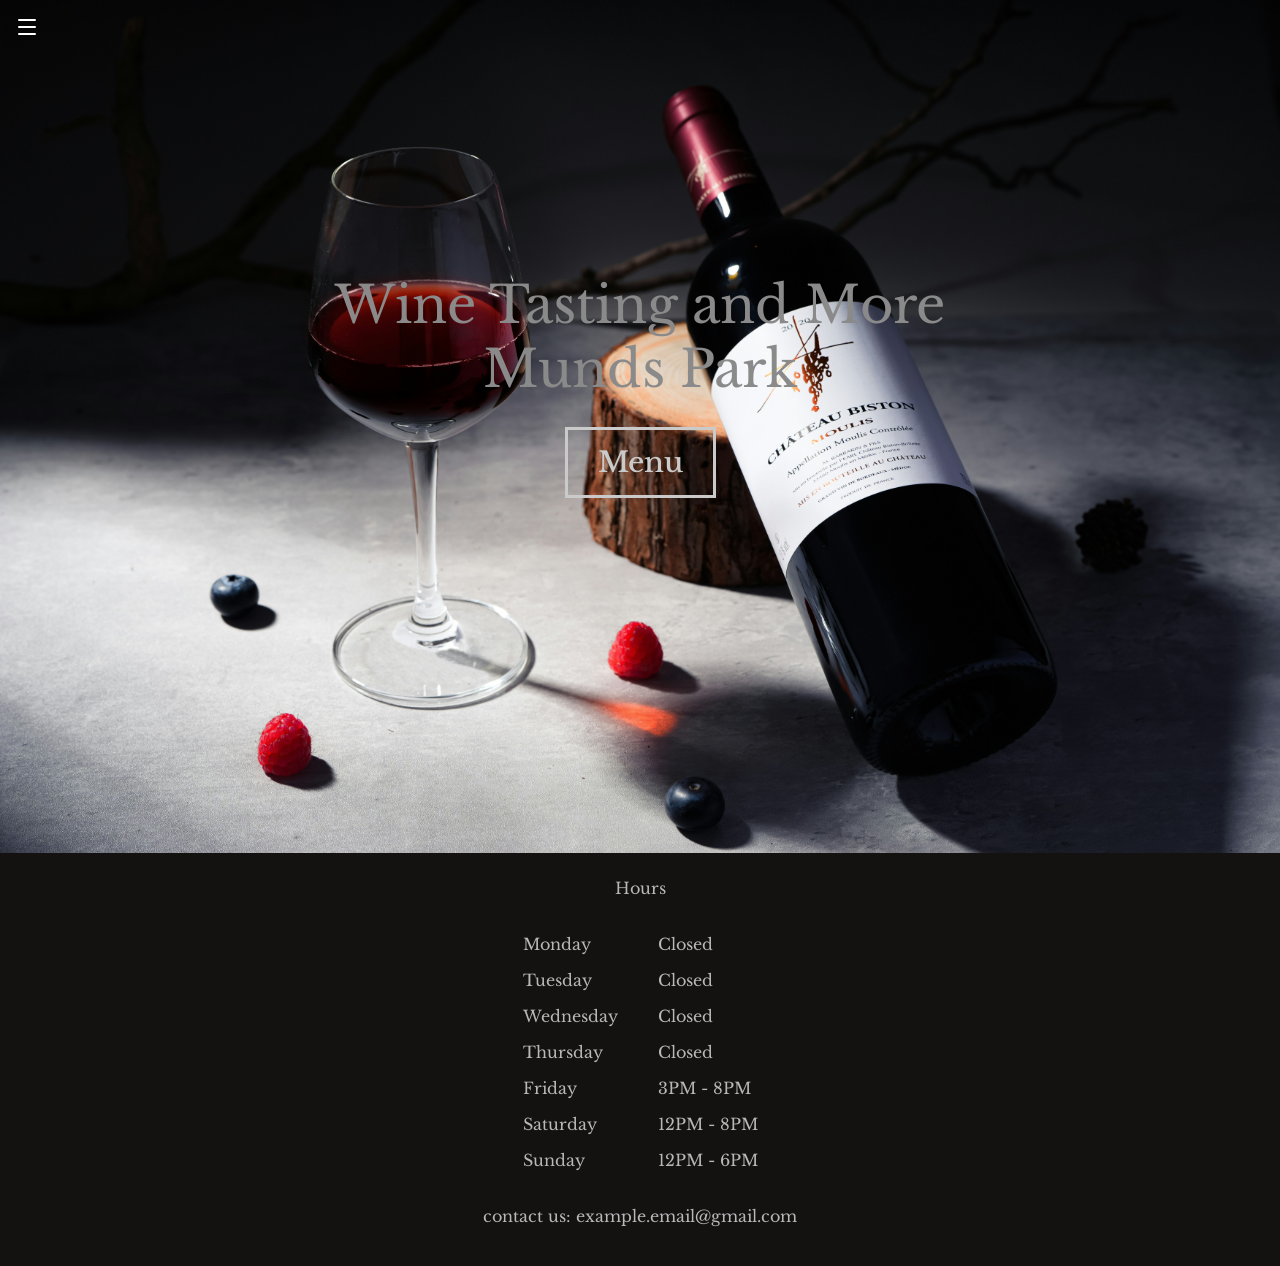
==== index.html @ 74a667ab "Update index.html" ====
<!DOCTYPE html>
  <html>
    <head>
      <title>Munds Park Wine Tasting and More</title>

      <meta name="viewport" content="width=device-width, initial-scale=1">
      <!-- Font -->
      <link rel="preconnect" href="https://fonts.googleapis.com">
      <link rel="preconnect" href="https://fonts.gstatic.com" crossorigin>
      <link href="https://fonts.googleapis.com/css2?family=Libre+Baskerville:ital,wght@0,400..700;1,400..700&display=swap" rel="stylesheet">
      
      <link rel="stylesheet" href="styles/general.css">
      <link rel="stylesheet" href="styles/header.css">
      <link rel="stylesheet" href="styles/index.css">

    </head>
    <body>
      <div class="page-container">

        <div class="index-container">
          <div class="hamburger-header js-hamburger-header">
            <img class="hamburger-icon js-hamburger-icon" src="images/menu-w.svg">

            <div class="hamburger-menu-buttons-list js-hamburger-menu-buttons-list">
              <a class="hamburger-menu-button" href="menu.html">Menu</a>
              <a class="hamburger-menu-button" href="about.html">About Us</a>
              <a class="hamburger-menu-button" href="newletter.html">News Letter</a>
            </div>
          </div>


          <img class="page-image" src="images/t-ed-hOgog7l-iuY-unsplash.jpg">
          <div class="title-text">
            Wine Tasting and More Munds Park
            <a class="menu-button" href="menu.html">Menu</a>
          </div>
          
        </div>
        <div class="footer">
          <div class="hours">
            Hours
            <div class="hours-container">

              <div class="l-hblock">
                <p>Monday</p>
                <p>Tuesday</p>
                <p>Wednesday</p>
                <p>Thursday</p>
                <p>Friday</p>
                <p>Saturday</p>
                <p>Sunday</p>
              </div>
              <div class="l-hblock">
                <p>Closed</p>
                <p>Closed</p>
                <p>Closed</p>
                <p>Closed</p>
                <p>3PM - 8PM</p>
                <p>12PM - 8PM</p>
                <p>12PM - 6PM</p>
              </div>

            </div>
    
          </div>
          contact us: example.email@gmail.com
        </div>
      </div>

    <script src="scripts/header.js"></script>
    </body>
  </html>
---- styles/general.css ----
body{
    background-color: rgb(20, 17, 17);
    padding: 0px;
    margin: 0px;
    margin-bottom: 40px;
}
---- styles/header.css ----
.hamburger-icon{
    padding: 15px;
    width:25px;
    transition: transform .5s;
    
}
.hamburger-header{
    position: fixed;
    z-index: 1000;
    display: flex;
    top: 0;
    width: 100%;
    transition: background-color .5s;
    margin-bottom:45vw;
}
.hamburger-menu-buttons-list{
    margin-right: 50px;
    margin-left: 20px;
    display: flex;
    width: 100%;
    align-items: center;
    justify-content: space-around;
    
    font-family: "Libre Baskerville", Arial, Helvetica, sans-serif;
    visibility: hidden;
    opacity: 0;
    transition: opacity .8s, visibility 0s linear .8s;
}
.hamburger-menu-buttons-list.active{
    opacity: 1;
    visibility: visible;
    transition: 
        opacity .5s,
        visibility 0s; 
}
.hamburger-menu-button{
    color: rgb(252, 252, 252);
    transition: font-weight .3s;
    text-decoration: none;
}
.hamburger-menu-button:hover{
    cursor: pointer;
    font-weight: bold;
}
---- styles/index.css ----
.page-container{
    width:100vw;
}
.index-container{
    position: relative;
    width:100%;
}
.page-image{
    display: block;
    width: 100%;
    height:auto;
}

.title-text{
    display: flex;
    position: absolute;
    align-items: center;
    flex-direction: column;
    top: 32%;
    left:50%;
    transform: translateX(-50%);
    text-align: center;
    color:rgb(138, 138, 138);
    font-family: "Libre Baskerville", Arial, Helvetica, sans-serif;
    font-size: 4vw;
}


.menu-button{
    display: block;
    color:rgb(202, 202, 202);;
    font-family: "Libre Baskerville", Arial, Helvetica, sans-serif;
    font-size: clamp(1rem, 2.2vw, 3rem);
    font-weight:500;
    margin-top:2vw;
    padding: 15px 30px;
    background-color: transparent;
    border-style: solid;
    border-width: 3px;
    border-color:rgb(202, 202, 202);
    transition: background-color 0.3s, font-weight 0.3s;
    text-decoration: none;
}
.menu-button:hover{
    background-color: rgba(255, 244, 229, .2);
    font-weight:bold;
    cursor: pointer;
}


.footer{
    display: flex;
    flex-direction: column;
    margin-top: 25px;
    margin-bottom: 25px;
    align-items: center;
    justify-content: center;
    width:100%;
    color:rgb(184, 184, 184);
  
    font-family: "Libre Baskerville", Arial, Helvetica, sans-serif;
}
.hours{
    display: flex;
    align-items: center;

    flex-direction: column;
}
.hours-container{
    display: flex;
}
.l-hblock{
    margin: 20px;
    display: inline-block;
    flex-direction: column;
}
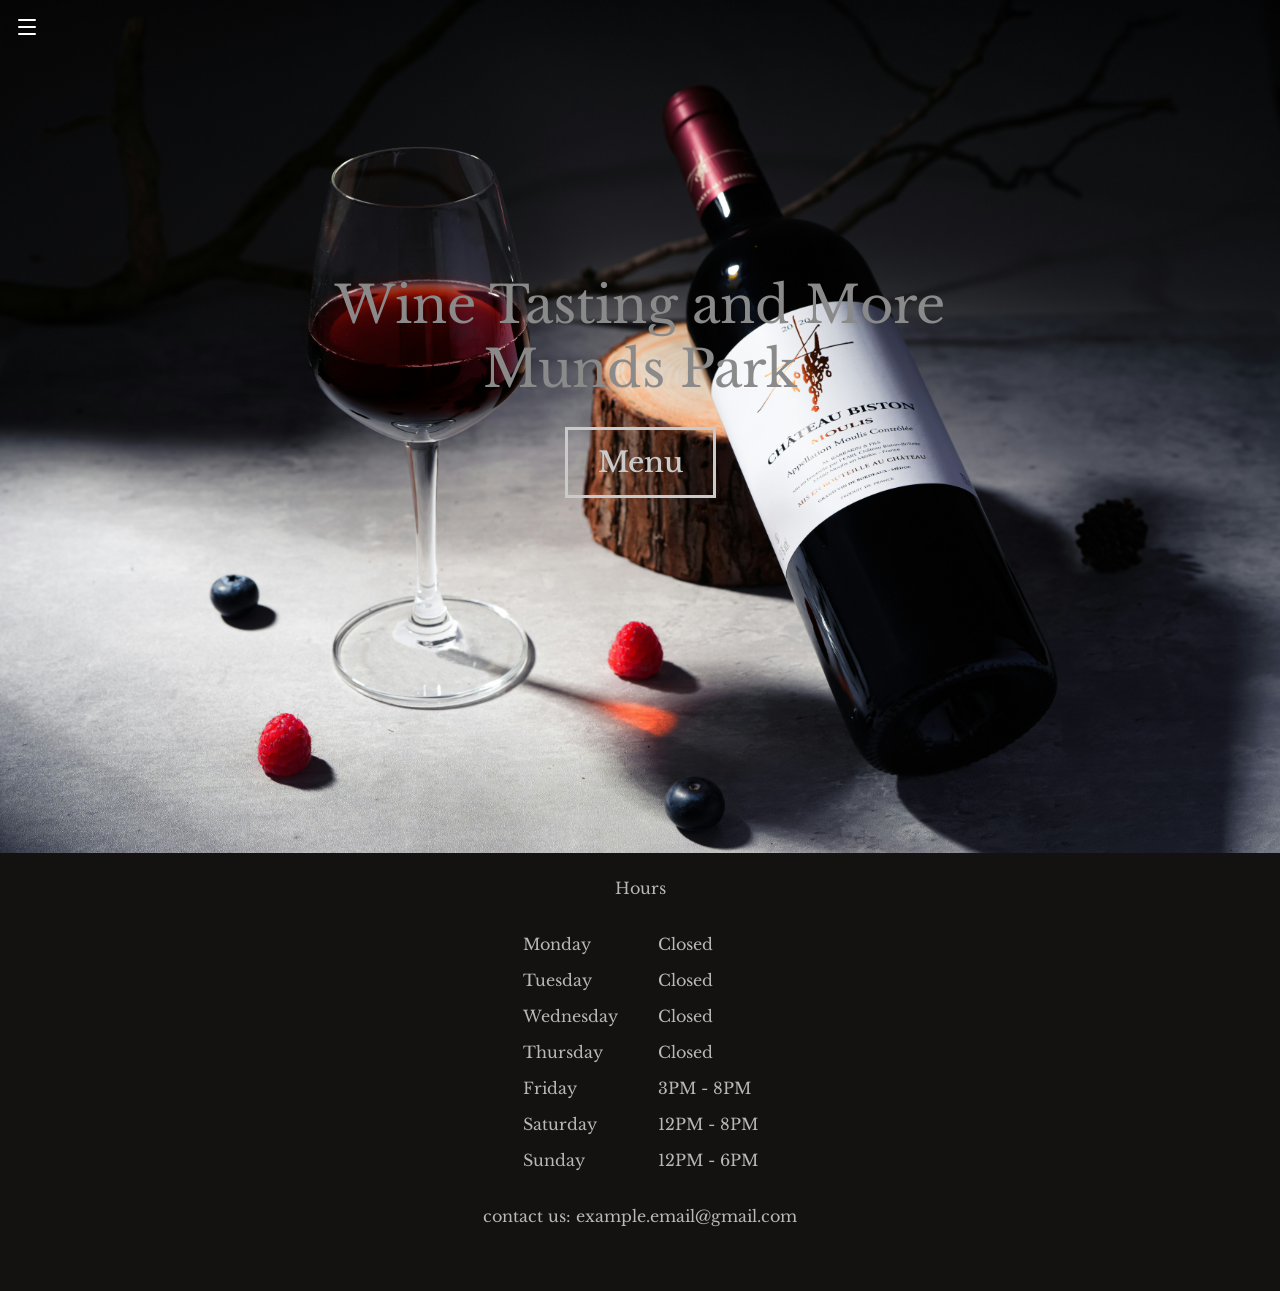
==== commit eabb8918: "added about us with image carosel" ====
--- a/index.html
+++ b/index.html
@@ -2,6 +2,7 @@
   <html>
     <head>
       <title>Munds Park Wine Tasting and More</title>
+      <link rel="icon" type="image/x-icon" href="images/wine.svg">
 
       <meta name="viewport" content="width=device-width, initial-scale=1">
       <!-- Font -->
--- a/styles/general.css
+++ b/styles/general.css
@@ -4,3 +4,11 @@
     margin: 0px;
     margin-bottom: 40px;
 }
+.page-container{
+    padding-top: 80px;
+    display: flex;
+    flex-direction: column;
+    align-items: center;
+    width:100vw;
+}
+
--- a/styles/index.css
+++ b/styles/index.css
@@ -1,6 +1,6 @@
 
 .page-container{
-    width:100vw;
+    padding-top:0px;
 }
 .index-container{
     position: relative;
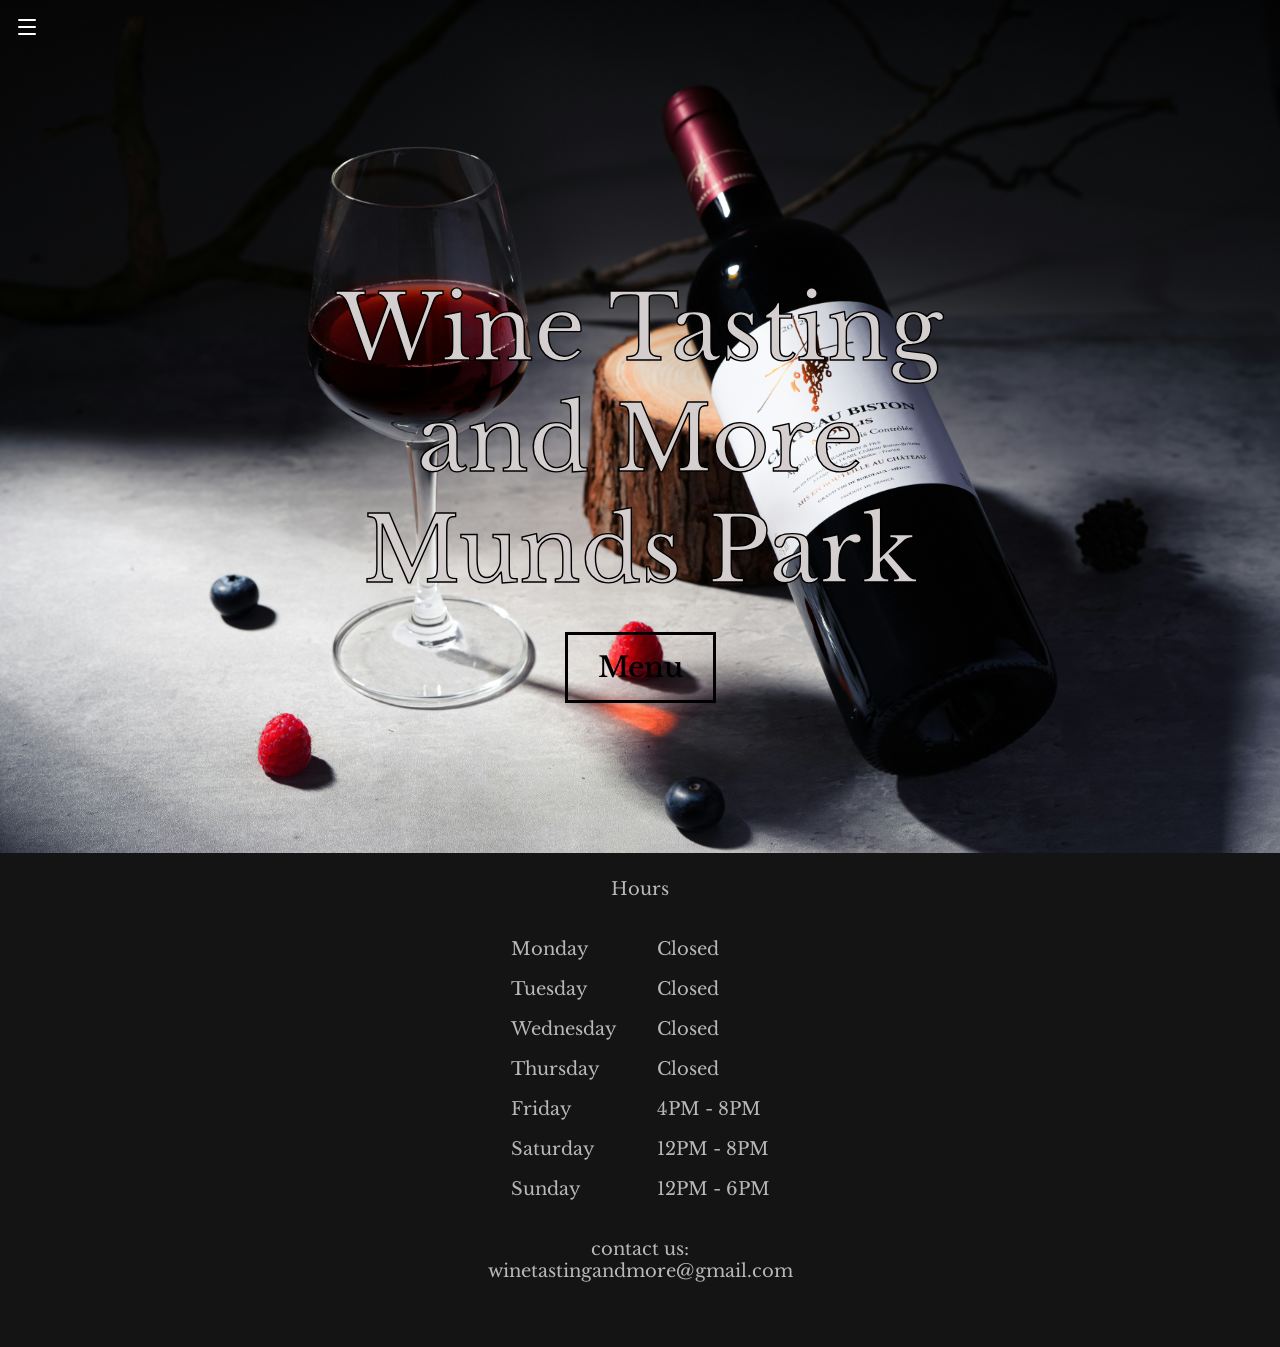
==== commit 27425ee5: "commit before i go crazy with something really weird on the borders of the menu" ====
--- a/index.html
+++ b/index.html
@@ -56,7 +56,7 @@
                 <p>Closed</p>
                 <p>Closed</p>
                 <p>Closed</p>
-                <p>3PM - 8PM</p>
+                <p>4PM - 8PM</p>
                 <p>12PM - 8PM</p>
                 <p>12PM - 6PM</p>
               </div>
@@ -64,7 +64,7 @@
             </div>
     
           </div>
-          contact us: example.email@gmail.com
+          contact us:<a class="contact-info" href="mailto:winetastingandmore@gmail.com">winetastingandmore@gmail.com</a> 
         </div>
       </div>
 
--- a/styles/general.css
+++ b/styles/general.css
@@ -1,5 +1,5 @@
 body{
-    background-color: rgb(20, 17, 17);
+    background-color: rgb(20, 20, 20);
     padding: 0px;
     margin: 0px;
     margin-bottom: 40px;
--- a/styles/header.css
+++ b/styles/header.css
@@ -13,6 +13,8 @@
     width: 100%;
     transition: background-color .5s;
     margin-bottom:45vw;
+    margin-left: -20px;  
+    padding-left: 20px;
 }
 .hamburger-menu-buttons-list{
     margin-right: 50px;
@@ -21,7 +23,6 @@
     width: 100%;
     align-items: center;
     justify-content: space-around;
-    
     font-family: "Libre Baskerville", Arial, Helvetica, sans-serif;
     visibility: hidden;
     opacity: 0;
@@ -36,6 +37,7 @@
 }
 .hamburger-menu-button{
     color: rgb(252, 252, 252);
+    font-size: 18px;
     transition: font-weight .3s;
     text-decoration: none;
 }
--- a/styles/index.css
+++ b/styles/index.css
@@ -21,26 +21,28 @@
     left:50%;
     transform: translateX(-50%);
     text-align: center;
-    color:rgb(138, 138, 138);
+    color:rgb(212, 206, 206);
     font-family: "Libre Baskerville", Arial, Helvetica, sans-serif;
-    font-size: 4vw;
+    font-size: 7vw;
+    -webkit-text-stroke: .111vw rgb(0, 0, 0); 
 }
 
 
 .menu-button{
     display: block;
-    color:rgb(202, 202, 202);;
+    color:rgb(0,0,0);
     font-family: "Libre Baskerville", Arial, Helvetica, sans-serif;
-    font-size: clamp(1rem, 2.2vw, 3rem);
+    font-size: clamp(1.3rem, 2.2vw, 3rem);
     font-weight:500;
     margin-top:2vw;
     padding: 15px 30px;
     background-color: transparent;
     border-style: solid;
     border-width: 3px;
-    border-color:rgb(202, 202, 202);
+    border-color:rgb(0,0,0);
     transition: background-color 0.3s, font-weight 0.3s;
     text-decoration: none;
+    -webkit-text-stroke: .0px rgb(0, 0, 0); ; 
 }
 .menu-button:hover{
     background-color: rgba(255, 244, 229, .2);
@@ -60,14 +62,25 @@
     color:rgb(184, 184, 184);
   
     font-family: "Libre Baskerville", Arial, Helvetica, sans-serif;
+    font-size: 18px;
+}
+.contact-info{
+    text-decoration: none;
+    color:rgb(184, 184, 184);
+    transition: font-weight .2s;
+}
+.contact-info:hover{
+    text-decoration: underline;
+    font-weight:600;
 }
 .hours{
     display: flex;
     align-items: center;
-
     flex-direction: column;
+    font-size: 18px;
 }
 .hours-container{
+    font-size: 18px;
     display: flex;
 }
 .l-hblock{
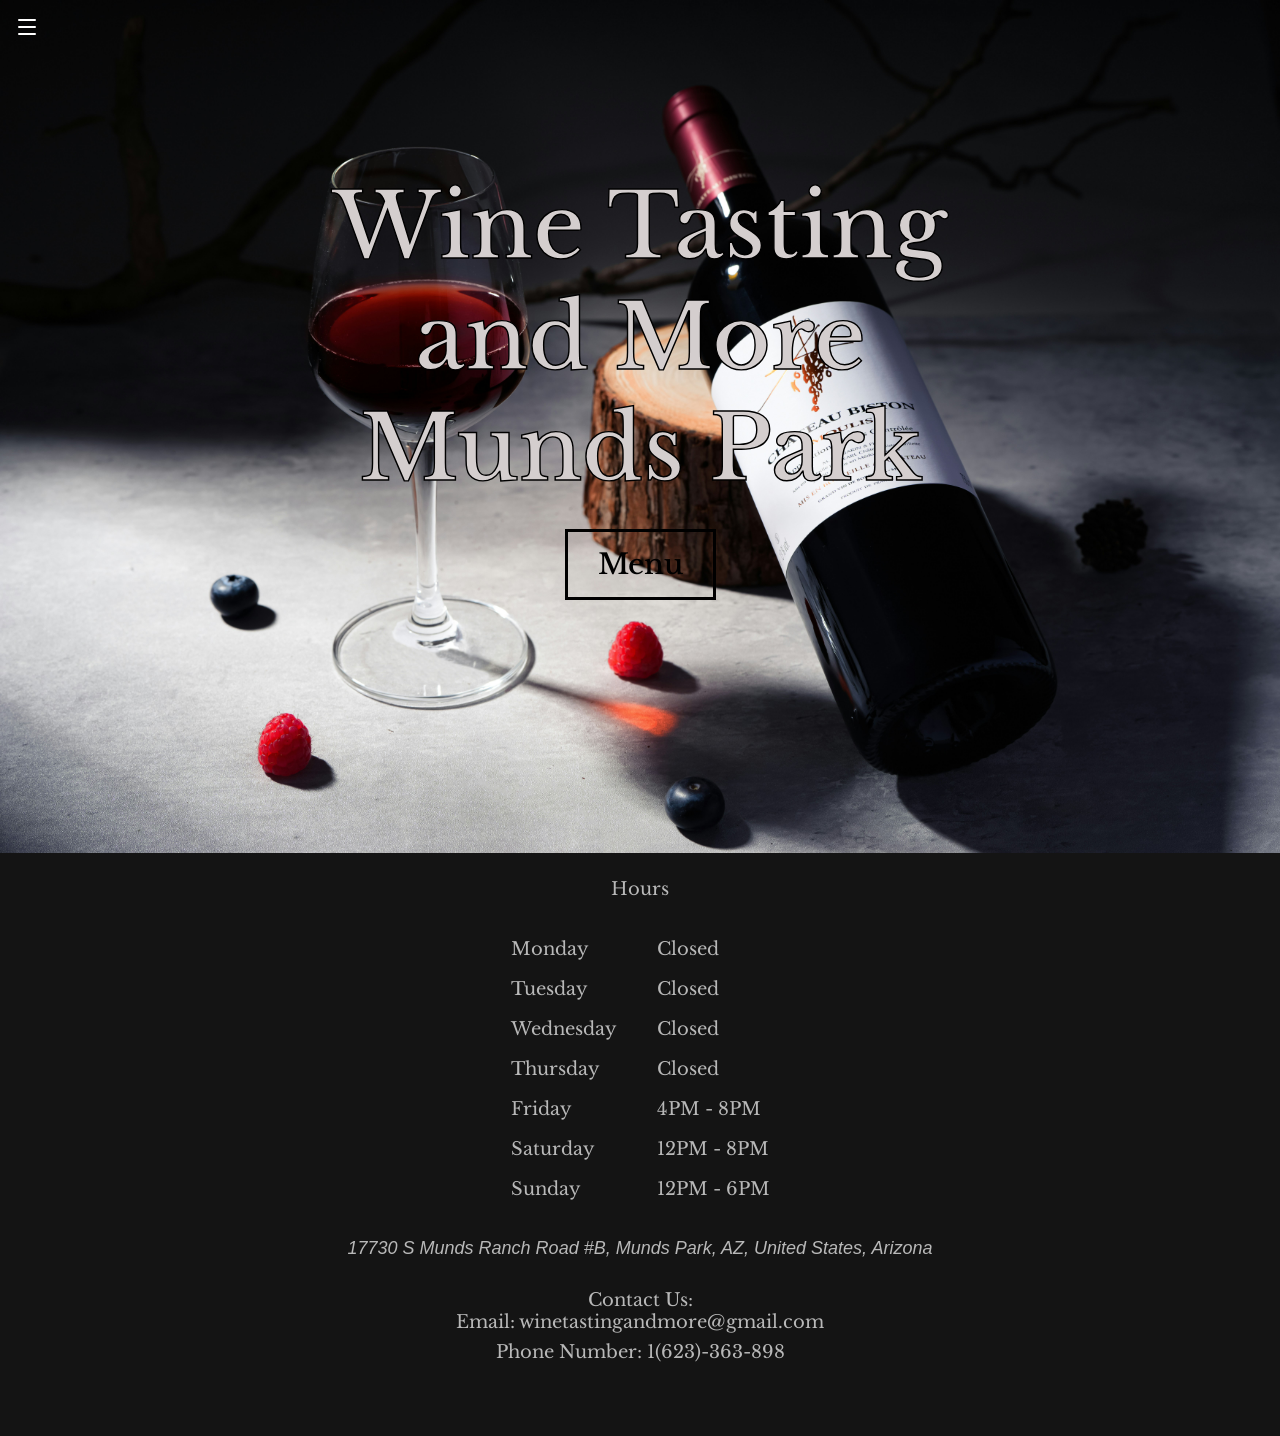
==== commit c908529b: "this could be almost the final push of the night" ====
--- a/index.html
+++ b/index.html
@@ -62,9 +62,13 @@
               </div>
 
             </div>
-    
+            
           </div>
-          contact us:<a class="contact-info" href="mailto:winetastingandmore@gmail.com">winetastingandmore@gmail.com</a> 
+          <address class="address-container"><a href="https://www.google.com/maps/search/?api=1&query=17730+S+Munds+Ranch+Road+%23B,+Munds+Park,+AZ,+United+States" target="_blank" class="address">
+            17730 S Munds Ranch Road #B, Munds Park, AZ, United States, Arizona
+          </a></address>
+          Contact Us:<a class="contact-info" href="mailto:winetastingandmore@gmail.com">Email: winetastingandmore@gmail.com</a> 
+          <a href="tel:+1-623-363-8980" class="contact-info"> Phone Number: 1(623)-363-898</a>
         </div>
       </div>
 
--- a/styles/general.css
+++ b/styles/general.css
@@ -11,4 +11,33 @@
     align-items: center;
     width:100vw;
 }
-
+.wine-ring{
+    z-index: -1000;
+    position: absolute;
+    opacity: .2;
+    width: 200px;
+}
+.wr1{
+    top: 12%;
+    left:-2%
+}
+.wr2{
+    top: 42%;
+    left:5%;
+    width:400px;
+}
+.wr3{
+    bottom: -12%;
+    right:-20%;
+    width:400px;
+}
+.wr4{
+    top: 15%;
+    right:10%;
+    width:300px;
+}
+.wr5{
+    bottom: -35%;
+    left:10%;
+    width:300px;
+}
--- a/styles/index.css
+++ b/styles/index.css
@@ -17,13 +17,14 @@
     position: absolute;
     align-items: center;
     flex-direction: column;
-    top: 32%;
+    top: 20%;
     left:50%;
     transform: translateX(-50%);
     text-align: center;
     color:rgb(212, 206, 206);
     font-family: "Libre Baskerville", Arial, Helvetica, sans-serif;
     font-size: 7vw;
+    font-weight: 500;
     -webkit-text-stroke: .111vw rgb(0, 0, 0); 
 }
 
@@ -64,9 +65,23 @@
     font-family: "Libre Baskerville", Arial, Helvetica, sans-serif;
     font-size: 18px;
 }
-.contact-info{
+.address-container{
+    margin-bottom:30px;
+    text-align: center;
+}
+.address{
     text-decoration: none;
     color:rgb(184, 184, 184);
+    transition: font-weight .3s;
+}
+.address:hover{
+    font-weight: bold;
+}
+.contact-info{
+    
+    text-decoration: none;
+    color:rgb(184, 184, 184);
+    margin-bottom: 8px;
     transition: font-weight .2s;
 }
 .contact-info:hover{
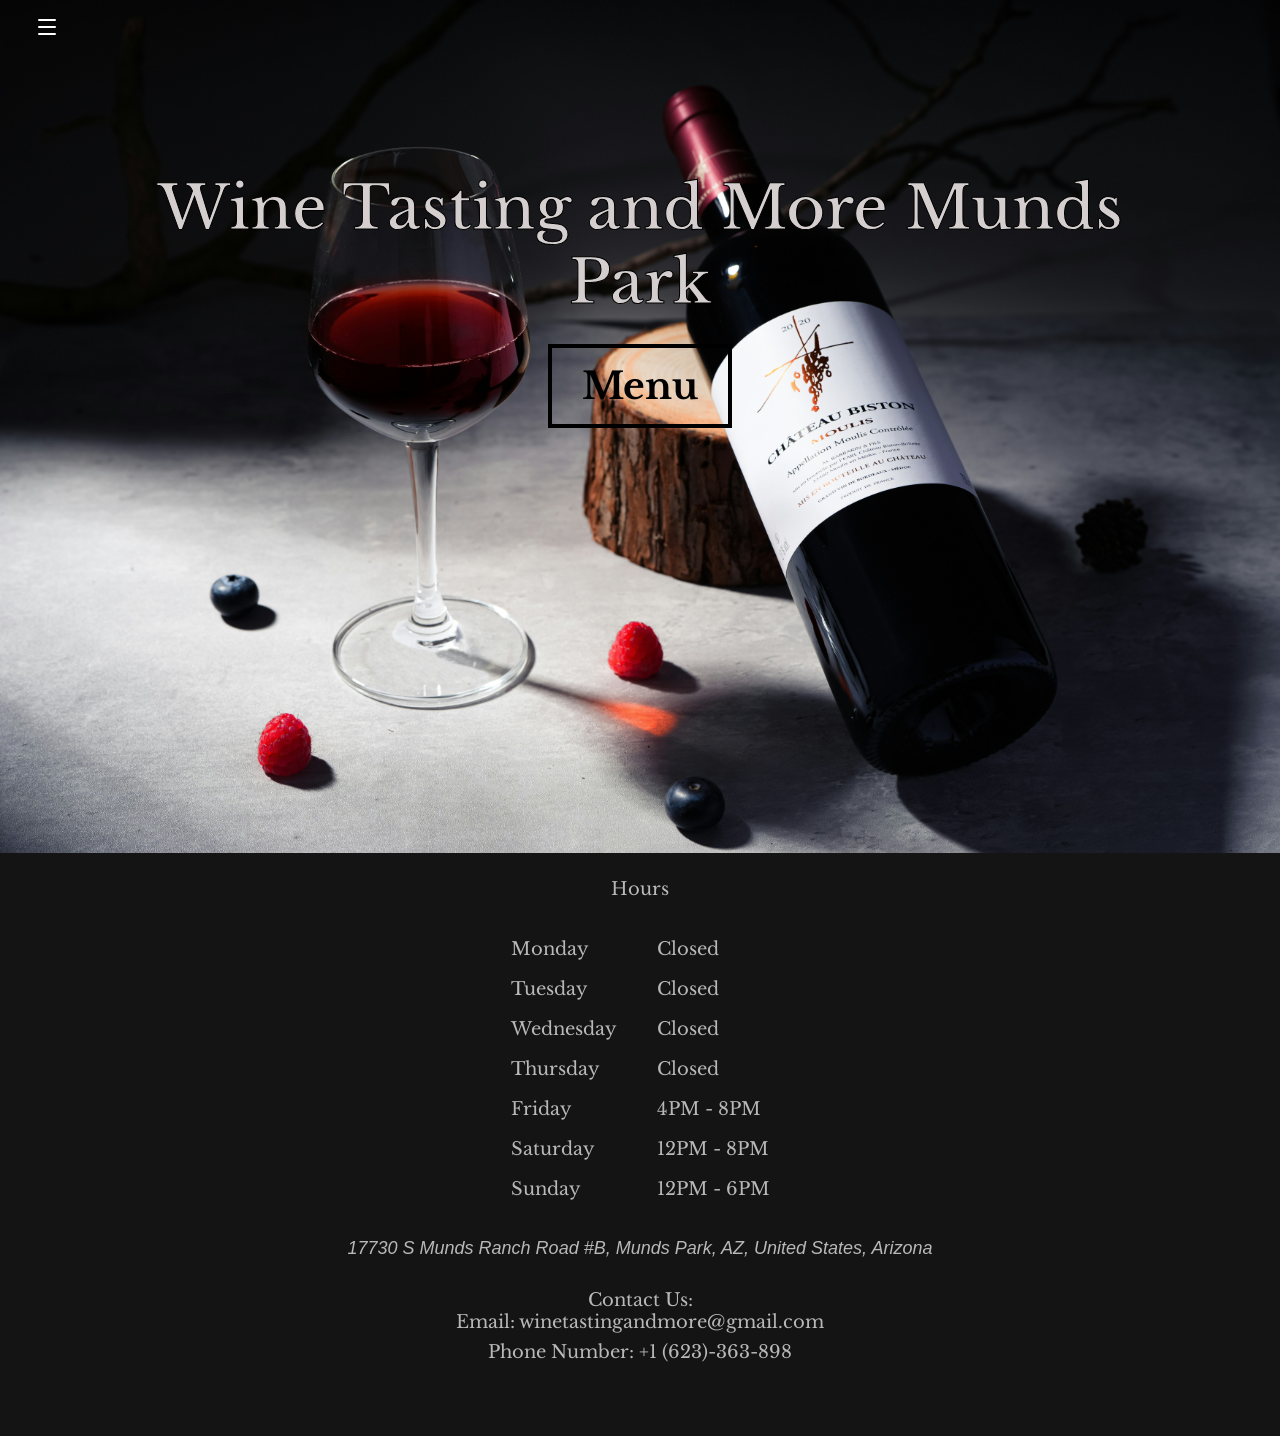
==== commit 6da0070b: "day edits" ====
--- a/index.html
+++ b/index.html
@@ -68,7 +68,7 @@
             17730 S Munds Ranch Road #B, Munds Park, AZ, United States, Arizona
           </a></address>
           Contact Us:<a class="contact-info" href="mailto:winetastingandmore@gmail.com">Email: winetastingandmore@gmail.com</a> 
-          <a href="tel:+1-623-363-8980" class="contact-info"> Phone Number: 1(623)-363-898</a>
+          <a href="tel:+1-623-363-8980" class="contact-info"> Phone Number: +1 (623)-363-898</a>
         </div>
       </div>
 
--- a/styles/general.css
+++ b/styles/general.css
@@ -6,6 +6,7 @@
 }
 .page-container{
     padding-top: 80px;
+    padding-left: 0px;
     display: flex;
     flex-direction: column;
     align-items: center;
--- a/styles/header.css
+++ b/styles/header.css
@@ -12,8 +12,8 @@
     top: 0;
     width: 100%;
     transition: background-color .5s;
-    margin-bottom:45vw;
-    margin-left: -20px;  
+    /* margin-bottom:45vw; */
+    margin-left: 0px;  
     padding-left: 20px;
 }
 .hamburger-menu-buttons-list{
--- a/styles/index.css
+++ b/styles/index.css
@@ -13,6 +13,8 @@
 }
 
 .title-text{
+    /* background-color: aliceblue; */
+    width:80%;
     display: flex;
     position: absolute;
     align-items: center;
@@ -23,9 +25,9 @@
     text-align: center;
     color:rgb(212, 206, 206);
     font-family: "Libre Baskerville", Arial, Helvetica, sans-serif;
-    font-size: 7vw;
+    font-size: clamp(24px, 9vw, 60px);
     font-weight: 500;
-    -webkit-text-stroke: .111vw rgb(0, 0, 0); 
+    -webkit-text-stroke: 1px black;; 
 }
 
 
@@ -33,13 +35,13 @@
     display: block;
     color:rgb(0,0,0);
     font-family: "Libre Baskerville", Arial, Helvetica, sans-serif;
-    font-size: clamp(1.3rem, 2.2vw, 3rem);
-    font-weight:500;
+    font-size: clamp(1.3rem, 2.9vw, 3rem);
+    font-weight:bold;
     margin-top:2vw;
     padding: 15px 30px;
     background-color: transparent;
     border-style: solid;
-    border-width: 3px;
+    border-width: 4px;
     border-color:rgb(0,0,0);
     transition: background-color 0.3s, font-weight 0.3s;
     text-decoration: none;
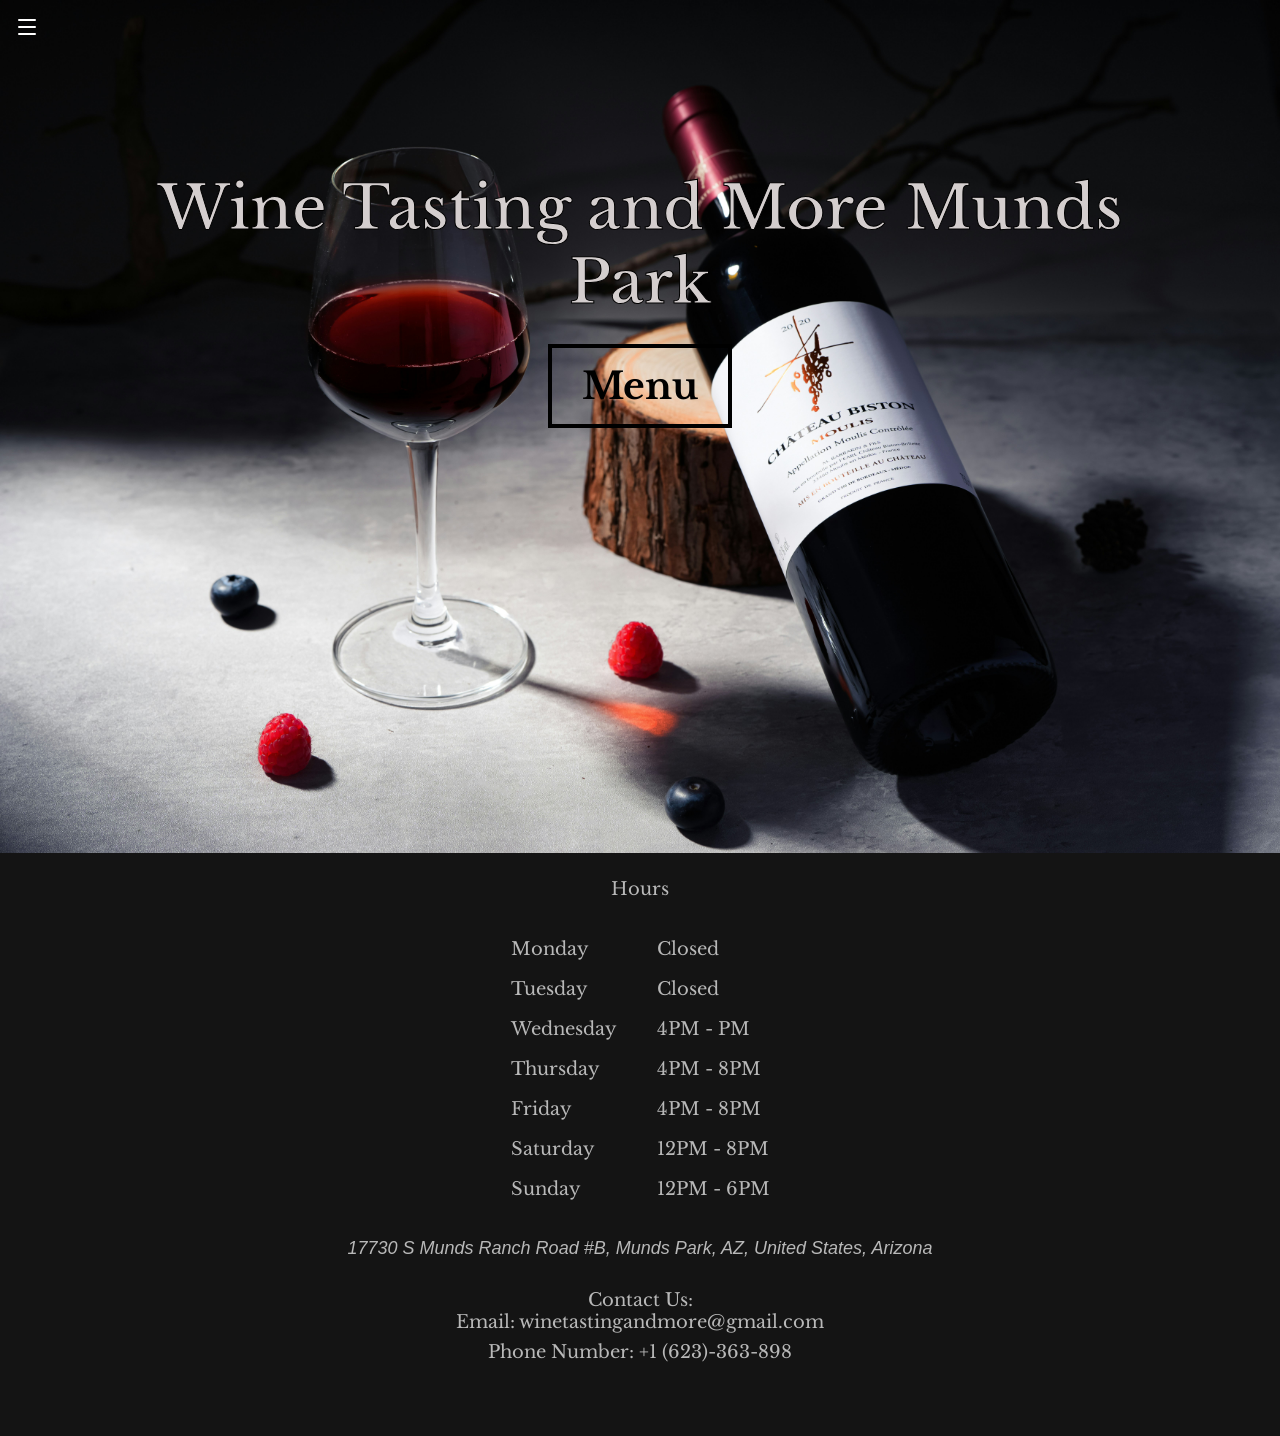
==== commit 2711dd0e: "maybe the last for a minute?" ====
--- a/index.html
+++ b/index.html
@@ -54,8 +54,8 @@
               <div class="l-hblock">
                 <p>Closed</p>
                 <p>Closed</p>
-                <p>Closed</p>
-                <p>Closed</p>
+                <p>4PM - PM</p>
+                <p>4PM - 8PM</p>
                 <p>4PM - 8PM</p>
                 <p>12PM - 8PM</p>
                 <p>12PM - 6PM</p>
--- a/styles/general.css
+++ b/styles/general.css
@@ -3,6 +3,7 @@
     padding: 0px;
     margin: 0px;
     margin-bottom: 40px;
+    overflow-x: hidden;
 }
 .page-container{
     padding-top: 80px;
@@ -11,6 +12,7 @@
     flex-direction: column;
     align-items: center;
     width:100vw;
+    overflow-x: hidden;
 }
 .wine-ring{
     z-index: -1000;
@@ -31,6 +33,7 @@
     bottom: -12%;
     right:-20%;
     width:400px;
+
 }
 .wr4{
     top: 15%;
--- a/styles/header.css
+++ b/styles/header.css
@@ -1,22 +1,19 @@
+.hamburger-icon {
+    padding: 15px;
+    width: 25px;
+    transition: transform .5s;
+}
 
-.hamburger-icon{
-    padding: 15px;
-    width:25px;
-    transition: transform .5s;
-    
-}
-.hamburger-header{
+.hamburger-header {
     position: fixed;
     z-index: 1000;
     display: flex;
     top: 0;
-    width: 100%;
+    width: 100vw;
     transition: background-color .5s;
-    /* margin-bottom:45vw; */
-    margin-left: 0px;  
-    padding-left: 20px;
 }
-.hamburger-menu-buttons-list{
+
+.hamburger-menu-buttons-list {
     margin-right: 50px;
     margin-left: 20px;
     display: flex;
@@ -27,21 +24,25 @@
     visibility: hidden;
     opacity: 0;
     transition: opacity .8s, visibility 0s linear .8s;
+    flex-wrap: nowrap;
+    gap: 0;
 }
-.hamburger-menu-buttons-list.active{
+
+.hamburger-menu-buttons-list.active {
     opacity: 1;
     visibility: visible;
-    transition: 
-        opacity .5s,
-        visibility 0s; 
+    transition: opacity .5s, visibility 0s;
 }
-.hamburger-menu-button{
+
+.hamburger-menu-button {
     color: rgb(252, 252, 252);
-    font-size: 18px;
+    font-size: clamp(12px, 3vw, 18px);
+    white-space: nowrap;
     transition: font-weight .3s;
     text-decoration: none;
 }
-.hamburger-menu-button:hover{
+
+.hamburger-menu-button:hover {
     cursor: pointer;
     font-weight: bold;
 }
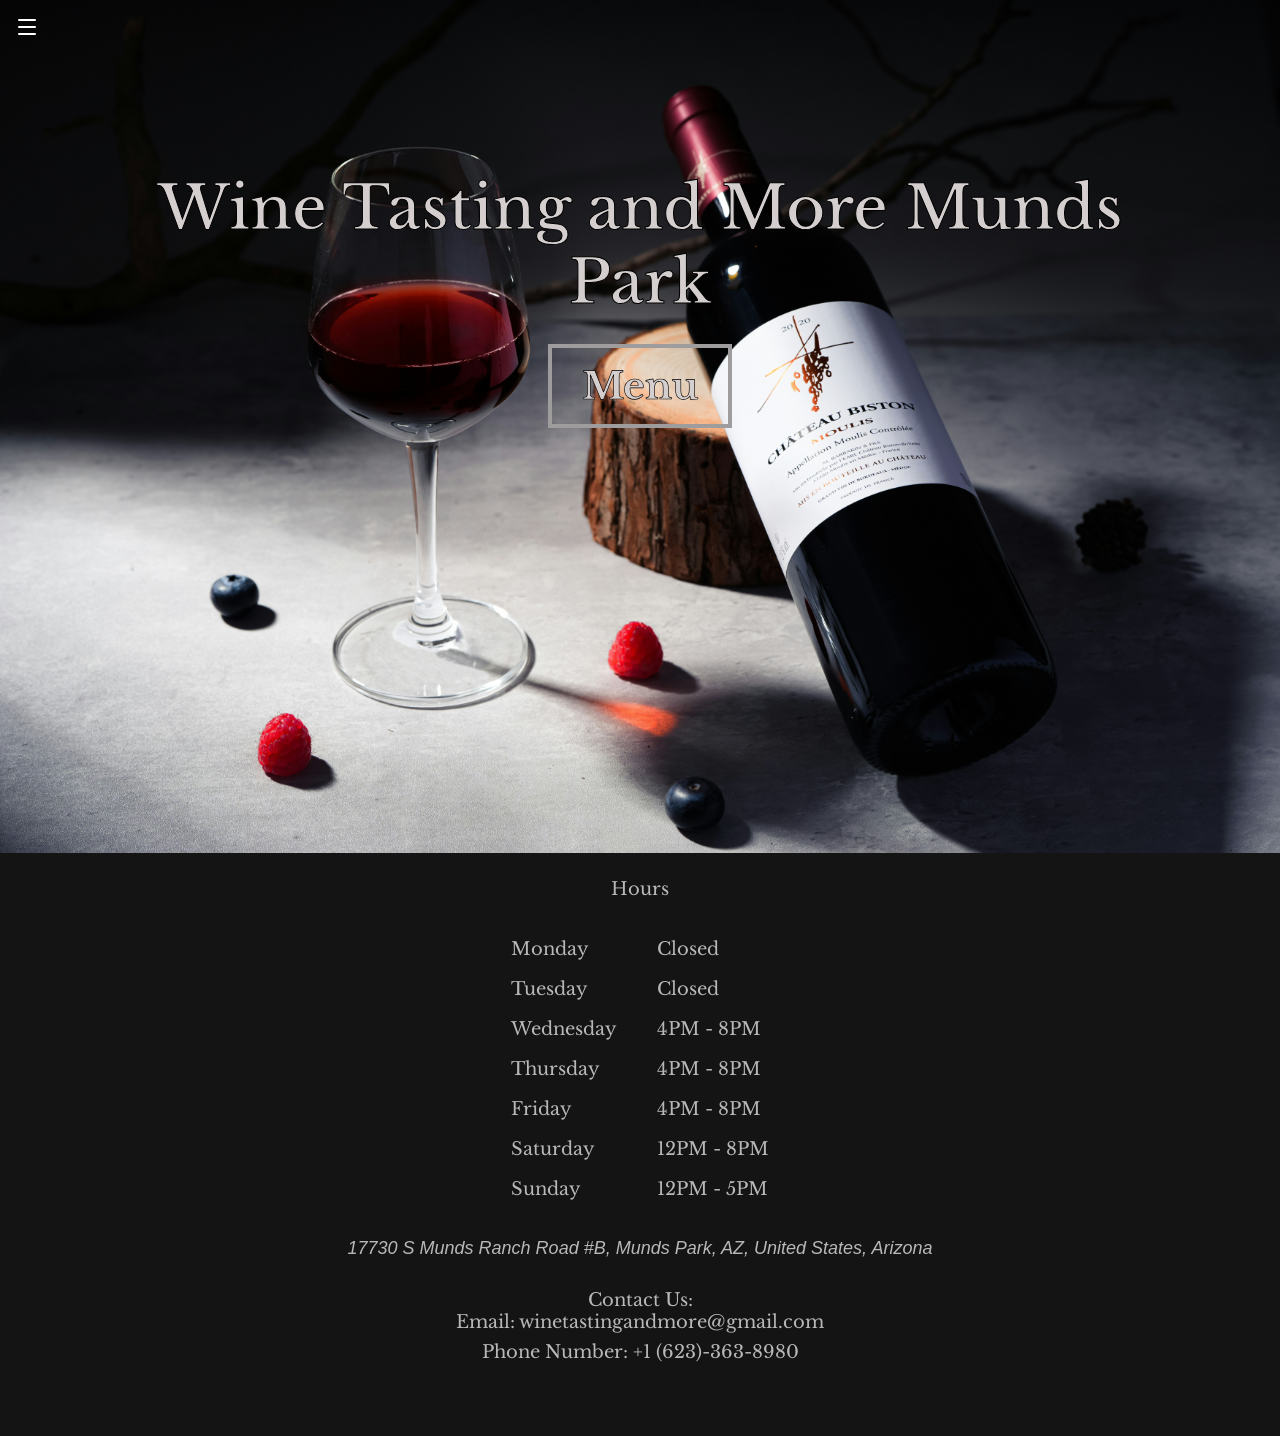
==== commit f1b1b5dc: "final commit" ====
--- a/index.html
+++ b/index.html
@@ -54,11 +54,11 @@
               <div class="l-hblock">
                 <p>Closed</p>
                 <p>Closed</p>
-                <p>4PM - PM</p>
+                <p>4PM - 8PM</p>
                 <p>4PM - 8PM</p>
                 <p>4PM - 8PM</p>
                 <p>12PM - 8PM</p>
-                <p>12PM - 6PM</p>
+                <p>12PM - 5PM</p>
               </div>
 
             </div>
@@ -68,7 +68,7 @@
             17730 S Munds Ranch Road #B, Munds Park, AZ, United States, Arizona
           </a></address>
           Contact Us:<a class="contact-info" href="mailto:winetastingandmore@gmail.com">Email: winetastingandmore@gmail.com</a> 
-          <a href="tel:+1-623-363-8980" class="contact-info"> Phone Number: +1 (623)-363-898</a>
+          <a href="tel:+1-623-363-8980" class="contact-info"> Phone Number: +1 (623)-363-8980</a>
         </div>
       </div>
 
--- a/styles/index.css
+++ b/styles/index.css
@@ -33,7 +33,7 @@
 
 .menu-button{
     display: block;
-    color:rgb(0,0,0);
+    color:rgb(212, 206, 206);
     font-family: "Libre Baskerville", Arial, Helvetica, sans-serif;
     font-size: clamp(1.3rem, 2.9vw, 3rem);
     font-weight:bold;
@@ -42,13 +42,14 @@
     background-color: transparent;
     border-style: solid;
     border-width: 4px;
-    border-color:rgb(0,0,0);
+    /* border-radius: 5%; */
+    border-color:rgb(158, 156, 156);
     transition: background-color 0.3s, font-weight 0.3s;
     text-decoration: none;
-    -webkit-text-stroke: .0px rgb(0, 0, 0); ; 
+    -webkit-text-stroke: .61px rgb(0, 0, 0); ; 
 }
 .menu-button:hover{
-    background-color: rgba(255, 244, 229, .2);
+    background-color: rgba(255, 255, 255, 0.2);
     font-weight:bold;
     cursor: pointer;
 }
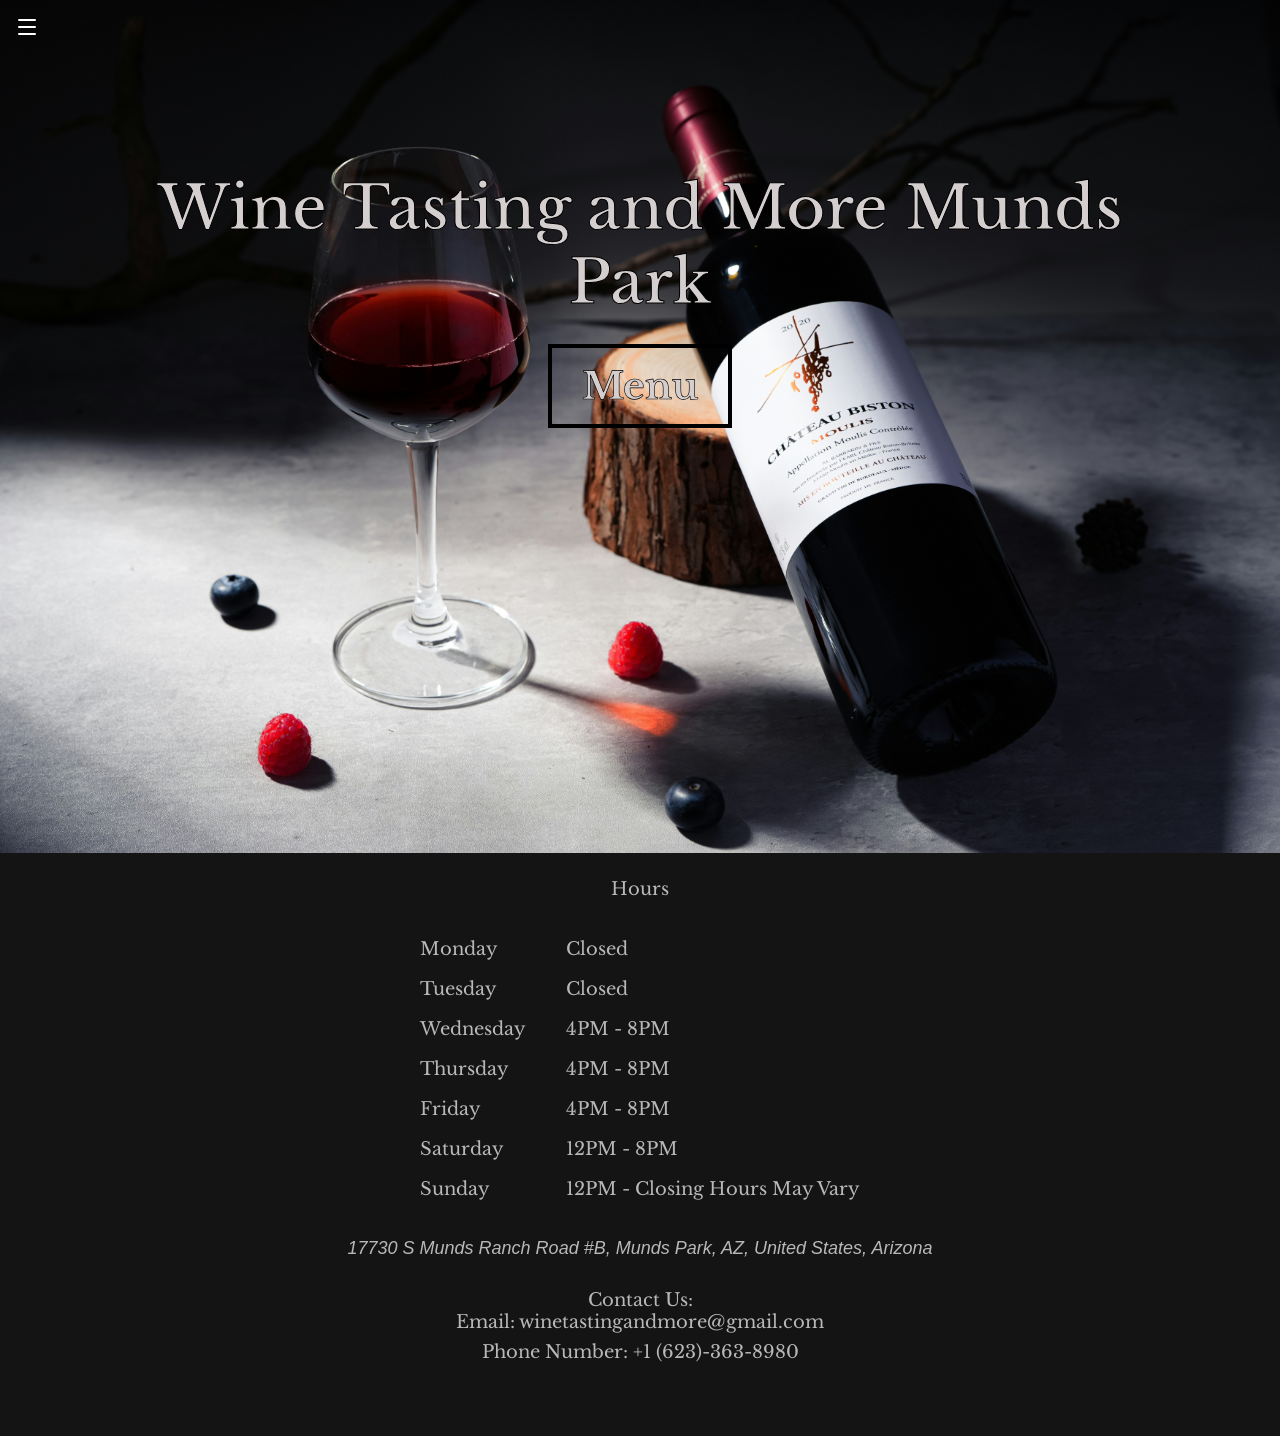
==== commit fdd39e9b: "regular update" ====
--- a/index.html
+++ b/index.html
@@ -58,7 +58,7 @@
                 <p>4PM - 8PM</p>
                 <p>4PM - 8PM</p>
                 <p>12PM - 8PM</p>
-                <p>12PM - 5PM</p>
+                <p>12PM - Closing Hours May Vary</p>
               </div>
 
             </div>
--- a/styles/index.css
+++ b/styles/index.css
@@ -43,7 +43,7 @@
     border-style: solid;
     border-width: 4px;
     /* border-radius: 5%; */
-    border-color:rgb(158, 156, 156);
+    border-color:rgb(0, 0, 0);
     transition: background-color 0.3s, font-weight 0.3s;
     text-decoration: none;
     -webkit-text-stroke: .61px rgb(0, 0, 0); ; 
